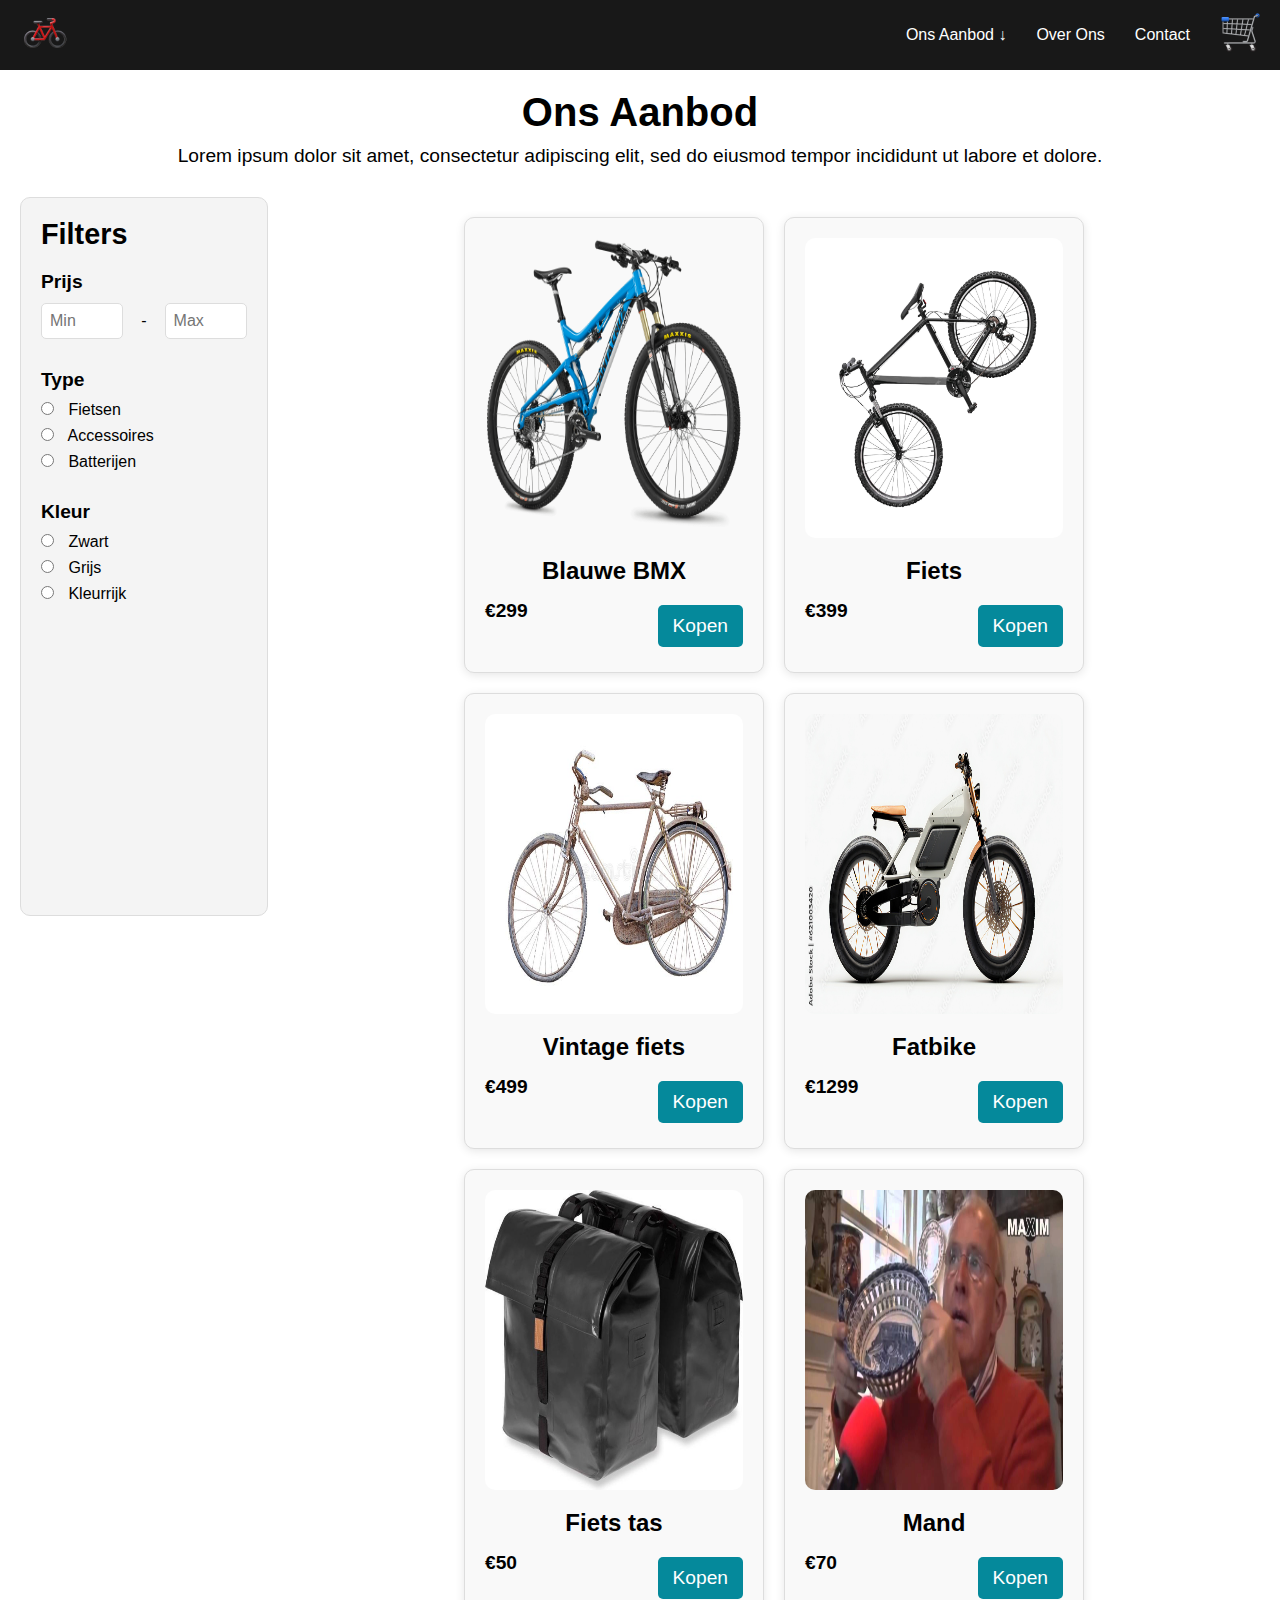
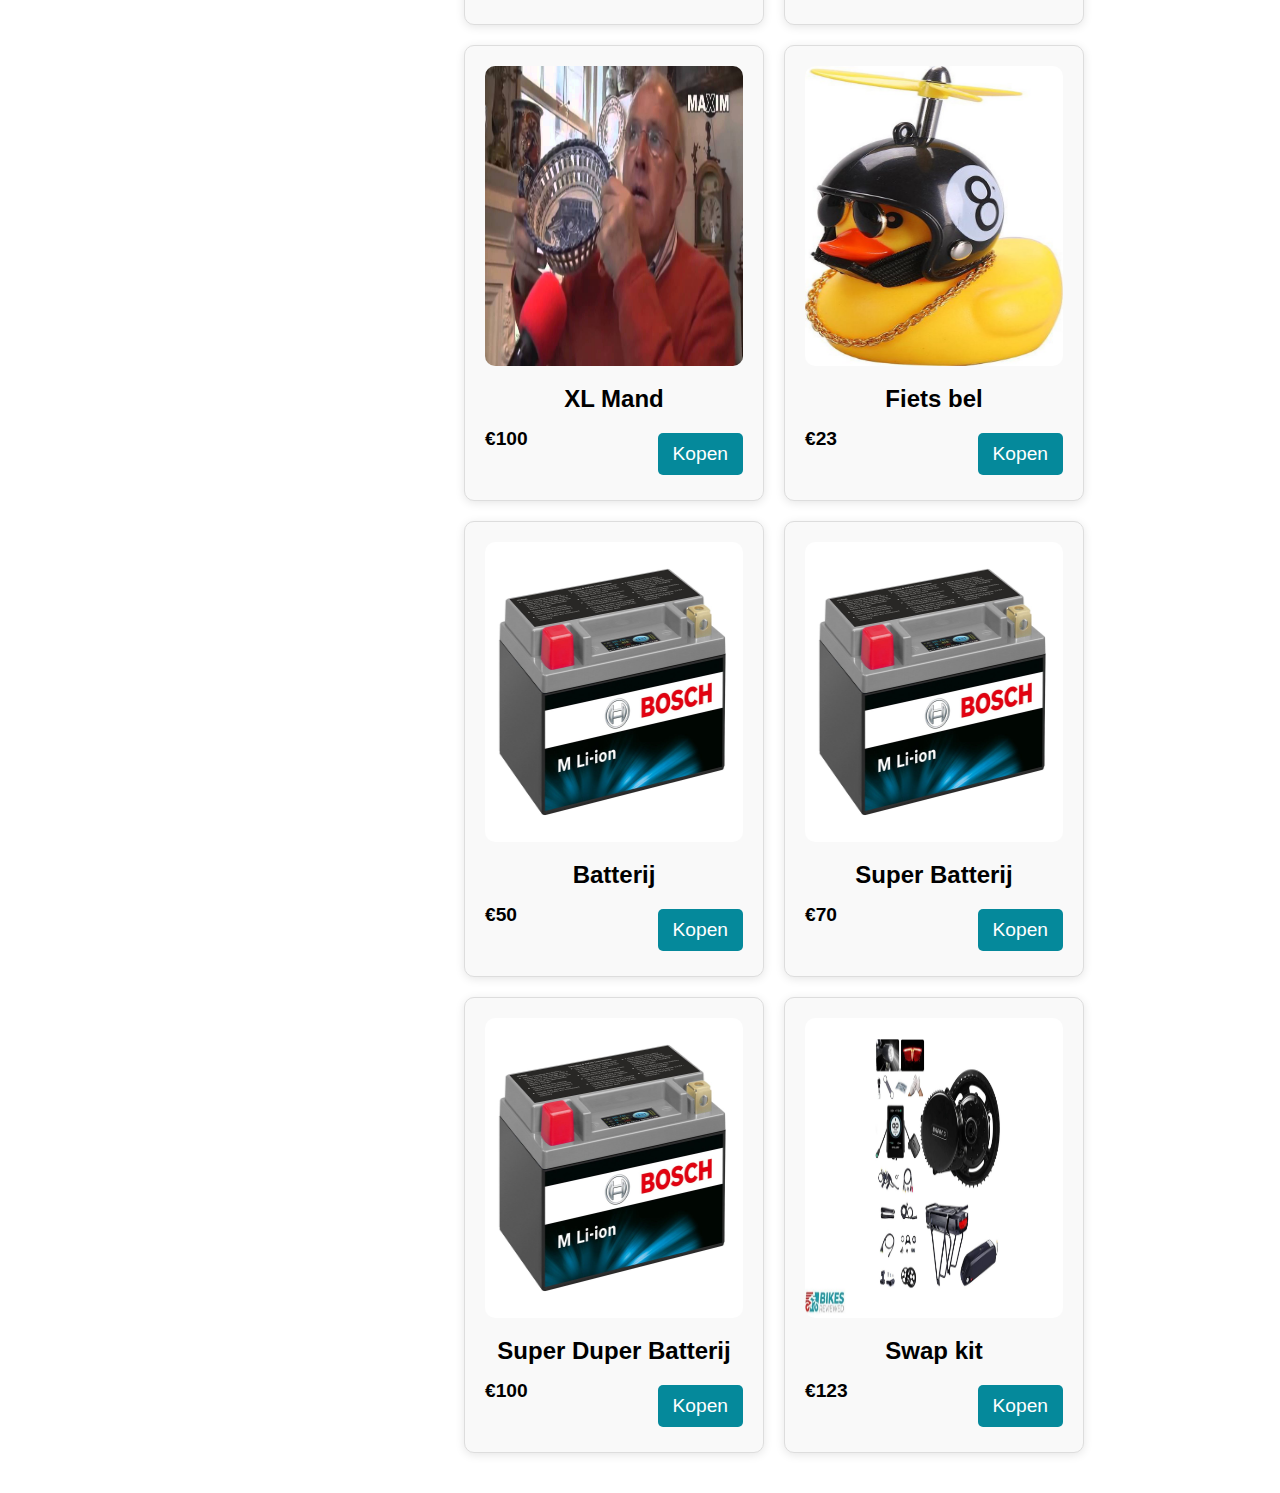
==== aanbod.html @ c7c382c2 "product en aanbod pagina gemaakt, index verbeterd en spelfouten verbeterd in README.md" ====
<!DOCTYPE html>
<html lang="nl">
<head>
    <meta charset="UTF-8">
    <meta name="viewport" content="width=device-width, initial-scale=1.0">
    <title>Piets fiets | Product pagina</title>
    <link rel="stylesheet" href="CSS/styles.css">
    <link rel="stylesheet" href="https://cdnjs.cloudflare.com/ajax/libs/font-awesome/6.0.0-beta2/css/all.min.css" integrity="sha512-YWzhKL2whUzgiheMoBFwW8CKV4qpHQAEuvilg9FAn5VJUDwKZZxkJNuGM4XkWuk94WCrrwslk8yWNGmY1EduTA==" crossorigin="anonymous" referrerpolicy="no-referrer" />
</head>
<body>
    <header>
        <nav>
            <ul class='nav-bar'>
                <li class='logo'><a href='index.html'><img src='IMG/logo.png' alt='logo'/></a></li>
                <input type='checkbox' id='check' />
                <span class="menu">
                    <li class="dropdown">
                        <a href="#" class="dropbtn">Ons Aanbod ↓</a>
                        <div class="dropdown-content">
                            <div class="dropdown-item">
                                <a href="#">Link 1 →</a>
                                <div class="submenu-content">
                                    <a href="#">Link A</a>
                                    <a href="#">Link B</a>
                                    <a href="#">Link C</a>
                                </div>
                            </div>
                            <a href="#">Link 2</a>
                            <a href="#">Link 3</a>
                        </div>
                    </li>
                    <li><a href="aboutus.html">Over Ons</a></li>
                    <li><a href="contact.html">Contact</a></li>
                    <li class="cart"><a href="winkelwagen.html"><img src='IMG/shoppingcart.png' alt='winkelwagen'/></a></li>
                    <label for="check" class="close-menu"><i class="fas fa-times"></i></label>
                </span>
                <label for="check" class="open-menu"><i class="fas fa-bars"></i></label>
            </ul>
        </nav>
    </header>
    <main>
        <h1>Ons Aanbod</h1>
        <p>Lorem ipsum dolor sit amet, consectetur adipiscing elit, sed do eiusmod tempor incididunt ut labore et dolore.</p>
    
        <div class="content">
            <!-- Flex container voor filter en product cards -->
            <div class="flex-container">
                <!-- Filter sectie -->
                <aside class="filter-section">
                    <h2>Filters</h2>
    
                    <!-- Prijs filter -->
                    <div class="filter-item">
                        <h3>Prijs</h3>
                        <div class="price-filter">
                            <input type="number" id="min-price" placeholder="Min" aria-label="Minimum prijs">
                            <span>-</span>
                            <input type="number" id="max-price" placeholder="Max" aria-label="Maximum prijs">
                        </div>
                    </div>
    
                    <!-- Type filter -->
                    <div class="filter-item">
                        <h3>Type</h3>
                        <div class="type-filter">
                            <label>
                                <input type="radio" name="type" value="fietsen">
                                Fietsen
                            </label>
                            <label>
                                <input type="radio" name="type" value="accessoires">
                                Accessoires
                            </label>
                            <label>
                                <input type="radio" name="type" value="batterijen">
                                Batterijen
                            </label>
                        </div>
                    </div>
    
                    <!-- Kleur filter -->
                    <div class="filter-item">
                        <h3>Kleur</h3>
                        <div class="color-filter">
                            <label>
                                <input type="radio" name="kleur" value="zwart">
                                Zwart
                            </label>
                            <label>
                                <input type="radio" name="kleur" value="grijs">
                                Grijs
                            </label>
                            <label>
                                <input type="radio" name="kleur" value="kleurig">
                                Kleurrijk
                            </label>
                        </div>
                    </div>
                </aside>
    
                <!-- Placeholder voor de product cards -->
                <section id="aanbod">
                    <div class="product-cards">
                        <div class="card">
                            <img src="IMG/product1.png" alt="Product 1">
                            <h2>Blauwe BMX</h2>
                            <div class="card-footer">
                                <p class="price">€299</p>
                                <a href="#" class="btn">Kopen</a>
                            </div>
                        </div>
                        <!-- Voeg hier de andere product cards toe -->
                        <div class="card">
                            <img src="IMG/product2.jpg" alt="Product 2">
                            <h2>Fiets</h2>
                            <div class="card-footer">
                                <p class="price">€399</p>
                                <a href="#" class="btn">Kopen</a>
                            </div>
                        </div>
                        <div class="card">
                            <img src="IMG/product3.jpg" alt="Product 3">
                            <h2>Vintage fiets</h2>
                            <div class="card-footer">
                                <p class="price">€499</p>
                                <a href="#" class="btn">Kopen</a>
                            </div>
                        </div>
                        <div class="card">
                            <img src="IMG/product4.jpg" alt="Product 4">
                            <h2>Fatbike</h2>
                            <div class="card-footer">
                                <p class="price">€1299</p>
                                <a href="#" class="btn">Kopen</a>
                            </div>
                        </div>
                        <div class="card">
                            <img src="IMG/fietstas.jpg" alt="Product 5">
                            <h2>Fiets tas</h2>
                            <div class="card-footer">
                                <p class="price">€50</p>
                                <a href="#" class="btn">Kopen</a>
                            </div>
                        </div>
                        <div class="card">
                            <img src="IMG/mand.jpg" alt="Product 6">
                            <h2>Mand</h2>
                            <div class="card-footer">
                                <p class="price">€70</p>
                                <a href="#" class="btn">Kopen</a>
                            </div>
                        </div>
                        <div class="card">
                            <img src="IMG/mand.jpg" alt="Product 7">
                            <h2>XL Mand</h2>
                            <div class="card-footer">
                                <p class="price">€100</p>
                                <a href="#" class="btn">Kopen</a>
                            </div>
                        </div>
                        <div class="card">
                            <img src="IMG/bel.jpg" alt="Product 8">
                            <h2>Fiets bel</h2>
                            <div class="card-footer">
                                <p class="price">€23</p>
                                <a href="#" class="btn">Kopen</a>
                            </div>
                        </div>
                        <div class="card">
                            <img src="IMG/batterij.jpeg" alt="Product 9">
                            <h2>Batterij</h2>
                            <div class="card-footer">
                                <p class="price">€50</p>
                                <a href="#" class="btn">Kopen</a>
                            </div>
                        </div>
                        <div class="card">
                            <img src="IMG/batterij.jpeg" alt="Product 10">
                            <h2>Super Batterij</h2>
                            <div class="card-footer">
                                <p class="price">€70</p>
                                <a href="#" class="btn">Kopen</a>
                            </div>
                        </div>
                        <div class="card">
                            <img src="IMG/batterij.jpeg" alt="Product 11">
                            <h2>Super Duper Batterij</h2>
                            <div class="card-footer">
                                <p class="price">€100</p>
                                <a href="#" class="btn">Kopen</a>
                            </div>
                        </div>
                        <div class="card">
                            <img src="IMG/swapkit.jpg" alt="Product 12">
                            <h2>Swap kit</h2>
                            <div class="card-footer">
                                <p class="price">€123</p>
                                <a href="#" class="btn">Kopen</a>
                            </div>
                        </div>
                    </div>
                </section>
            </div>
        </div>
    </main>
    
    
</body>
</html>
---- CSS/styles.css ----
* {
    box-sizing: border-box;
    margin: 0;
    padding: 0;
}

body {
    font-family: "Poppins", sans-serif;
    --color1: #FFF;
    --color2: #181818;
}


.nav-bar {
    width: 100%;
    height: 70px;
    display: flex;
    justify-content: space-between;
    align-items: center;
    list-style: none;
    position: relative;
    background-color: var(--color2);
    padding: 12px 20px;
}

.logo img {
    height: 50px;
}

.cart img {
    height: 40px;
}

.menu {
    display: flex;
}

.menu li {
    display: flex;
    align-items: center;
    padding-left: 30px;
}

.menu li a {
    display: block;
    text-decoration: none;
    color: var(--color1);
    text-align: center;
    padding: 10px 0;
}

.open-menu, .close-menu {
    position: absolute;
    color: var(--color1);
    cursor: pointer;
    font-size: 1.5rem;
    display: none;
}

.open-menu {
    top: 50%;
    right: 20px;
    transform: translateY(-50%);
}

.close-menu {
    top: 20px;
    right: 20px;
}

#check {
    display: none;
}

@media(max-width: 700px) {
    .menu {
        flex-direction: column;
        align-items: center;
        justify-content: center;
        width: 80%;
        height: 100vh;
        position: fixed;
        top: 0;
        right: -100%;
        z-index: 100;
        background-color: var(--color2);
    }

    .menu li {
        margin-top: 30px;
    }

    .menu li a {
        padding: 10px;
    }

    .open-menu, .close-menu {
        display: block;
    }

    #check:checked ~ .menu {
        right: 0;
    }
}

/* Dropdown styling */
.dropdown {
    position: relative;
}

.dropdown-content {
    display: none;
    position: absolute;
    background-color: #333; /* Maak de achtergrond donkerder */
    min-width: 160px;
    box-shadow: 0px 8px 16px 0px rgba(0, 0, 0, 0.2);
    z-index: 1;
    top: 60px;
    padding: 10px 0; /* Extra padding zodat de gebruiker meer ruimte heeft */
}

.dropdown-content a {
    color: white; /* Maak de tekst wit voor betere zichtbaarheid */
    padding: 12px 16px;
    text-decoration: none;
    display: block;
    text-align: left;
}

.dropdown-content a:hover {
    background-color: #575757; /* Voeg een lichte hover-achtergrond toe */
}

/* Toon het tweede niveau dropdown bij hover */
.dropdown:hover .dropdown-content {
    display: block;
}

/* Submenu (derde niveau) styling */
.dropdown-item {
    position: relative;
}

.dropdown-item:hover .submenu-content {
    display: block;
}

.submenu-content {
    display: none;
    position: absolute;
    left: 100%; /* Plaats submenu rechts van het tweede niveau */
    top: 0;
    min-width: 160px;
    background-color: #333; /* Zelfde achtergrondkleur als het tweede niveau */
    box-shadow: 0px 8px 16px 0px rgba(0, 0, 0, 0.2);
    z-index: 1;
}

.submenu-content a {
    color: white; /* Maak de tekst wit voor de submenu's */
}

.submenu-content a:hover {
    background-color: #575757; /* Voeg ook hier een lichte hover-achtergrond toe */
}

/* Einde navbar css */
/* Cover sectie styling */
.cover {
    position: relative;
    height: 100vh;
}

.cover-img {
    width: 100%;
    height: 100%;
    object-fit: cover;
}

.cover-content {
    position: absolute;
    top: 50%;
    left: 50%;
    transform: translate(-50%, -50%);
    color: white;
    text-align: center;
}

.cover h1 {
    font-size: 4rem;
    margin-bottom: 20px;
}

.btn {
    text-decoration: none;
    background-color: #05899b; /* Knopkleur */
    color: white;
    padding: 15px 15px;
    font-size: 1.2rem;
    border-radius: 5px;
    transition: background-color 0.3s ease;
}

.btn:hover {
    background-color: #076673;
}

/* Ons aanbod gedeelte van index*/

/* Sectie titel styling */
.title {
    text-align: center;
    margin: 10px 0 10px 0;
    font-size: 2.5rem;
}

/* Product cards layout */
.product-cards {
    display: flex;
    justify-content: center;
    gap: 20px;
    padding: 20px;
    flex-wrap: wrap;
}

/* Individuele card styling */
.card {
    background-color: #f9f9f9;
    border: 1px solid #ddd;
    border-radius: 10px;
    padding: 20px;
    width: 300px; /* Breedte van de kaart */
    text-align: center;
    box-shadow: 0 2px 10px rgba(0, 0, 0, 0.1);
}

.card img {
    width: 100%;
    height: 300px;
    border-radius: 10px;
}

.card h2 {
    margin: 15px 0;
    font-size: 1.5rem;
}

/* Footer van de card met prijs en koopknop */
.card-footer {
    display: flex;
    justify-content: space-between;
    align-items: center;
}

.price {
    font-size: 1.2rem;
    font-weight: bold;
}

/* Koop knop styling */
.card-footer .btn {
    background-color: #05899b;
    color: white;
    padding: 10px 15px;
    border-radius: 5px;
    text-decoration: none;
    transition: background-color 0.3s ease;
}

.card-footer .btn:hover {
    background-color: #076673;
}


/* Contact pagina css */

.contact-section {
    margin-top: 20px; /* Zorgt dat de content niet onder de navbar valt */
    display: flex;
    flex-direction: column;
    align-items: center;
    text-align: center;
}

.contact-section h1 {
    font-size: 2.5rem;
    margin-bottom: 10px;
}

.contact-section p {
    max-width: 600px;
    margin: 0 auto;
    font-size: 1.2rem;
    color: #555;
}

/* Contact formulier styling */
/* Contact formulier styling */
.contact-form {
    display: flex;
    flex-direction: column;
    align-items: center; /* Center the form horizontally */
    margin: 20px auto; /* Margin auto ensures form is centered */
    width: 100%;
    max-width: 400px; /* Control the maximum width of the form */
}

.form-group {
    width: 500px;
    margin-bottom: 15px;
}

.form-group label {
    display: block;
    font-size: 1rem;
    margin-bottom: 5px;
    color: #333;
    text-align: left; /* Left-align the label */
}

.form-group input,
.form-group textarea {
    width: 100%; /* Ensure the input and textarea fields take up 100% of the form-group's width */
    padding: 10px;
    border: 1px solid #ccc;
    border-radius: 5px;
    font-size: 1rem;
    box-sizing: border-box; /* Prevent padding from increasing the width */
}

.form-group input:focus,
.form-group textarea:focus {
    border-color: #05899b;
    outline: none;
}

.submit-btn {
    padding: 12px 20px;
    background-color: #05899b;
    color: white;
    border: none;
    border-radius: 5px;
    font-size: 1.2rem;
    cursor: pointer;
    transition: background-color 0.3s ease;
    width: 500px; /* Make the submit button fill the width */
    margin-top: 10px;
}



.submit-btn:hover {
    background-color: #076673;
}

/* Over ons pagina */

.about-us {
    display: flex;
    flex-direction: column;
    align-items: center;
    text-align: center;
    margin: 20px 0;
}

.about-section,
.mission-section,
.what-we-do-section,
.team-section {
    max-width: 800px; /* Zorg ervoor dat de secties niet te breed zijn */
    margin-bottom: 40px; /* Ruimte tussen de secties */
}

.team-image {
    width: 100%;
    height: auto; /* Zorgt ervoor dat de afbeelding proportioneel blijft */
    margin-top: 20px; /* Ruimte boven de afbeelding */
}
/* Product pagina layout */
.product-container {
    display: flex;
    justify-content: space-between;
    align-items: flex-start;
    margin: 30px auto;
    max-width: 1200px;
}

.product-image {
    width: 50%;
    border: 2px solid #ddd; /* Outline rond de afbeelding */
    border-radius: 10px;
}

.product-image img {
    width: 100%;
    height: auto;
}

.product-details {
    width: 45%;
    display: flex;
    flex-direction: column;
    justify-content: space-between;
    padding-left: 20px;
}

.product-info {
    flex-grow: 1; /* Zorgt ervoor dat dit gedeelte groeit en ruimte inneemt */
    margin-bottom: 20px; /* Zorg voor een afstand tussen beschrijving en aankoopsectie */
}

.product-title {
    font-size: 2.5rem;
    color: #333;
    margin-bottom: 10px;
}

.product-description {
    font-size: 1.2rem;
    color: #555;
    margin-bottom: 20px;
}

.product-purchase {
    margin-top: auto; /* Plaatst de prijs en knop helemaal onderaan de kolom */
}

.product-price {
    font-size: 2rem;
    font-weight: bold;
    color: #05899b;
    margin-bottom: 20px;
}

.product-details .btn {
    background-color: #05899b;
    color: white;
    padding: 12px 20px;
    font-size: 1.2rem;
    text-decoration: none;
    border-radius: 5px;
    transition: background-color 0.3s ease;
}
.voorraad {
    color: green;
}

.product-details .btn:hover {
    background-color: #076673;
}

@media (max-width: 900px) {
    .product-container {
        flex-direction: column;
        text-align: center;
    }

    .product-image,
    .product-details {
        width: 100%;
        padding-left: 0;
    }

    .product-purchase {
        align-items: center; /* Zorgt ervoor dat de prijs en knop gecentreerd zijn op kleinere schermen */
    }
}

/* aanbod */
/* Main content styling */
main {
    text-align: center;
    margin: 20px;
}

h1 {
    font-size: 2.5rem;
    margin-bottom: 10px;
}

p {
    font-size: 1.2rem;
    margin-bottom: 30px;
}

/* Content layout */
.content {
    display: flex;
    justify-content: space-between;
    margin-top: 20px;
}

/* Filter sectie aan de linkerkant */
.container {
    display: flex;
    justify-content: space-between;
    gap: 20px; /* Voeg ruimte toe tussen filter en productlijst */
}

.filter-section {
    width: 20%; /* Breedte blijft 20% */
    height: 25%;
    padding: 20px;
    background-color: #f4f4f4;
    border: 1px solid #ddd;
    border-radius: 10px;
    text-align: left;
}


.filter-section h2 {
    font-size: 1.8rem;
    margin-bottom: 20px;
}

.filter-item {
    margin-bottom: 30px;
}

.filter-item h3 {
    font-size: 1.2rem;
    margin-bottom: 10px;
}

/* Zorgt dat prijs filter ook links is uitgelijnd */
.price-filter {
    display: flex;
    align-items: center;
    justify-content: space-between;
}

.price-filter input {
    width: 40%;
    padding: 8px;
    font-size: 1rem;
    border: 1px solid #ddd;
    border-radius: 5px;
}

.price-filter span {
    margin: 0 10px;
}

.type-filter label,
.color-filter label {
    display: block;
    font-size: 1rem;
    margin-bottom: 8px;
    text-align: left; /* Links uitlijnen van type en kleur filters */
}

input[type="radio"] {
    margin-right: 10px;
}

/* Placeholder for product list */
.product-list {
    width: 75%; /* Verlaag breedte om ruimte te geven aan filter */
    display: flex;
    flex-wrap: wrap;
    gap: 20px;
}
.flex-container {
    display: flex; /* Flexbox inschakelen */
    gap: 20px; /* Ruimte tussen de filtersectie en productcards */
}

.filter-section {
    flex: 0 0 20%; /* Stel de breedte in op 20% */
    padding: 20px; /* Voeg padding toe voor ruimte rondom */
}

.product-cards {
    flex: 1; /* Laat de productcards de rest van de ruimte innemen */
    display: flex;
    flex-wrap: wrap;
    gap: 20px; /* Ruimte tussen de kaarten */
}


@media (max-width: 900px) {
    .content {
        flex-direction: column;
        align-items: center;
    }

    .filter-section,
    .product-list {
        width: 100%;
    }

    .product-list {
        margin-top: 20px;
    }
}
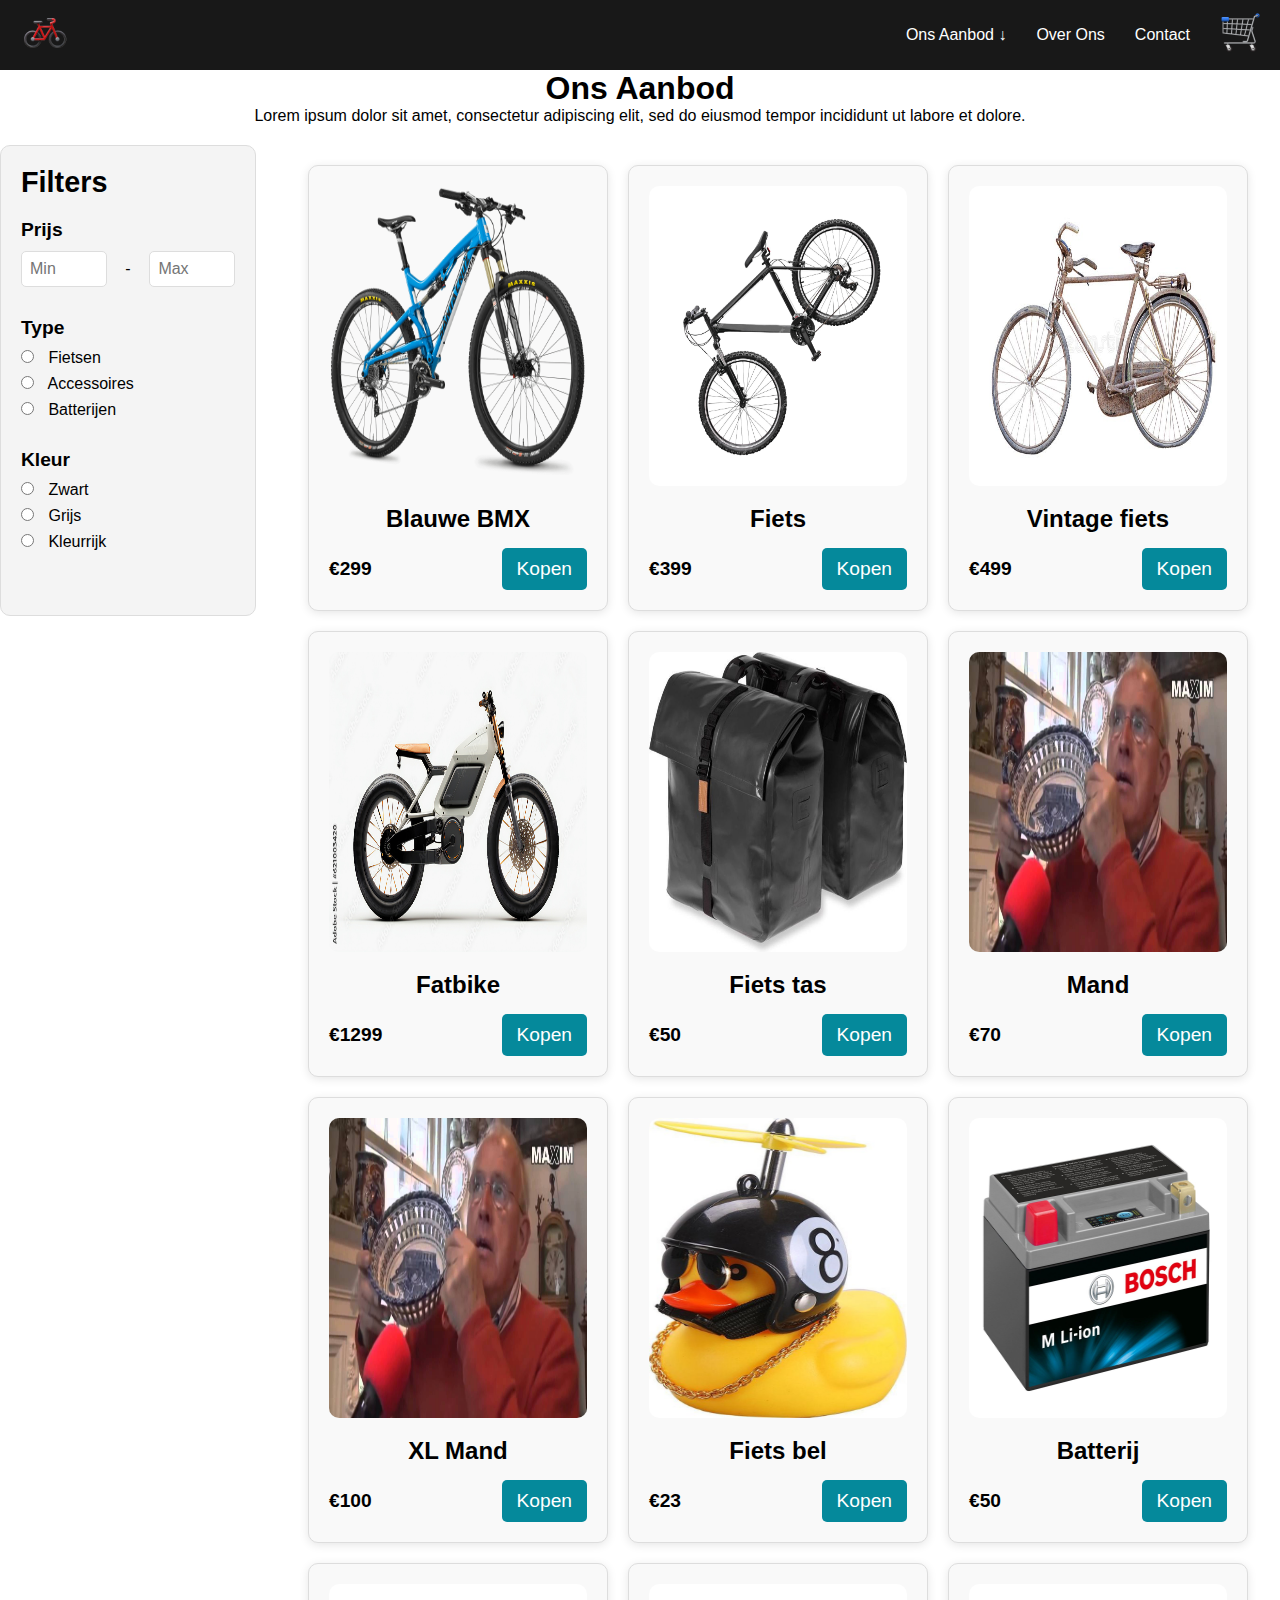
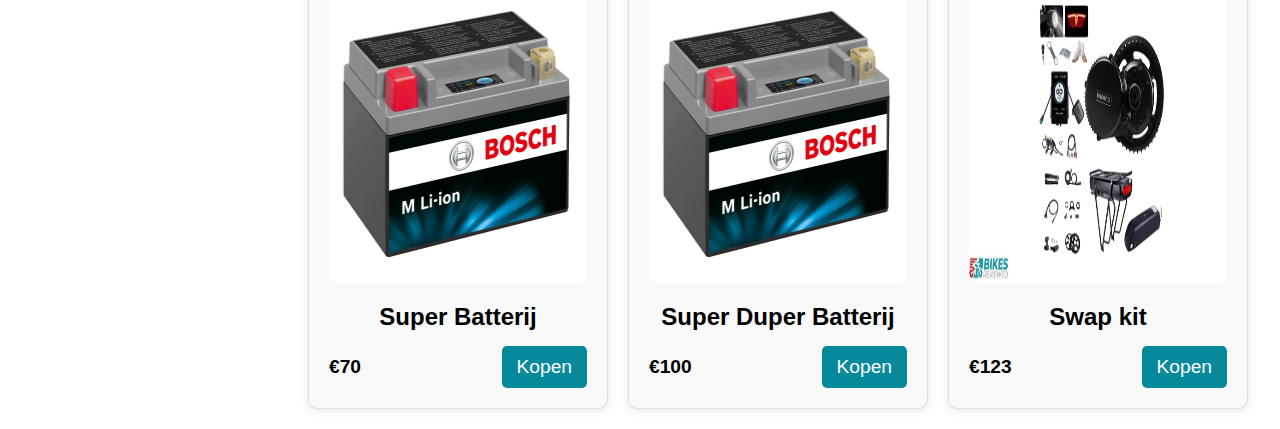
==== commit d0e54762: "small tweaks" ====
--- a/aanbod.html
+++ b/aanbod.html
@@ -15,18 +15,18 @@
                 <input type='checkbox' id='check' />
                 <span class="menu">
                     <li class="dropdown">
-                        <a href="#" class="dropbtn">Ons Aanbod ↓</a>
+                        <a href="aanbod.html" class="dropbtn">Ons Aanbod ↓</a>
                         <div class="dropdown-content">
                             <div class="dropdown-item">
-                                <a href="#">Link 1 →</a>
+                                <a href="#">Fietsen →</a>
                                 <div class="submenu-content">
-                                    <a href="#">Link A</a>
-                                    <a href="#">Link B</a>
-                                    <a href="#">Link C</a>
+                                    <a href="#">Fietsen</a>
+                                    <a href="#">Vintage fietsen</a>
+                                    <a href="#">Elektrische fietsen</a>
                                 </div>
                             </div>
-                            <a href="#">Link 2</a>
-                            <a href="#">Link 3</a>
+                            <a href="#">Accessories</a>
+                            <a href="#">Batterijen</a>
                         </div>
                     </li>
                     <li><a href="aboutus.html">Over Ons</a></li>
@@ -37,10 +37,10 @@
                 <label for="check" class="open-menu"><i class="fas fa-bars"></i></label>
             </ul>
         </nav>
-    </header>
+    </header>   
     <main>
-        <h1>Ons Aanbod</h1>
-        <p>Lorem ipsum dolor sit amet, consectetur adipiscing elit, sed do eiusmod tempor incididunt ut labore et dolore.</p>
+        <h1 class="kop">Ons Aanbod</h1>
+        <p class="kop">Lorem ipsum dolor sit amet, consectetur adipiscing elit, sed do eiusmod tempor incididunt ut labore et dolore.</p>
     
         <div class="content">
             <!-- Flex container voor filter en product cards -->
@@ -203,7 +203,5 @@
             </div>
         </div>
     </main>
-    
-    
 </body>
 </html>
--- a/CSS/styles.css
+++ b/CSS/styles.css
@@ -10,7 +10,7 @@
     --color2: #181818;
 }
 
-
+/* begin navbar styling */
 .nav-bar {
     width: 100%;
     height: 70px;
@@ -468,21 +468,11 @@
 
 /* aanbod */
 /* Main content styling */
-main {
-    text-align: center;
-    margin: 20px;
-}
-
-h1 {
-    font-size: 2.5rem;
-    margin-bottom: 10px;
-}
-
-p {
-    font-size: 1.2rem;
-    margin-bottom: 30px;
-}
-
+
+.kop {
+    text-align: center;
+    align-items: center;
+}
 /* Content layout */
 .content {
     display: flex;
@@ -553,7 +543,6 @@
     margin-right: 10px;
 }
 
-/* Placeholder for product list */
 .product-list {
     width: 75%; /* Verlaag breedte om ruimte te geven aan filter */
     display: flex;
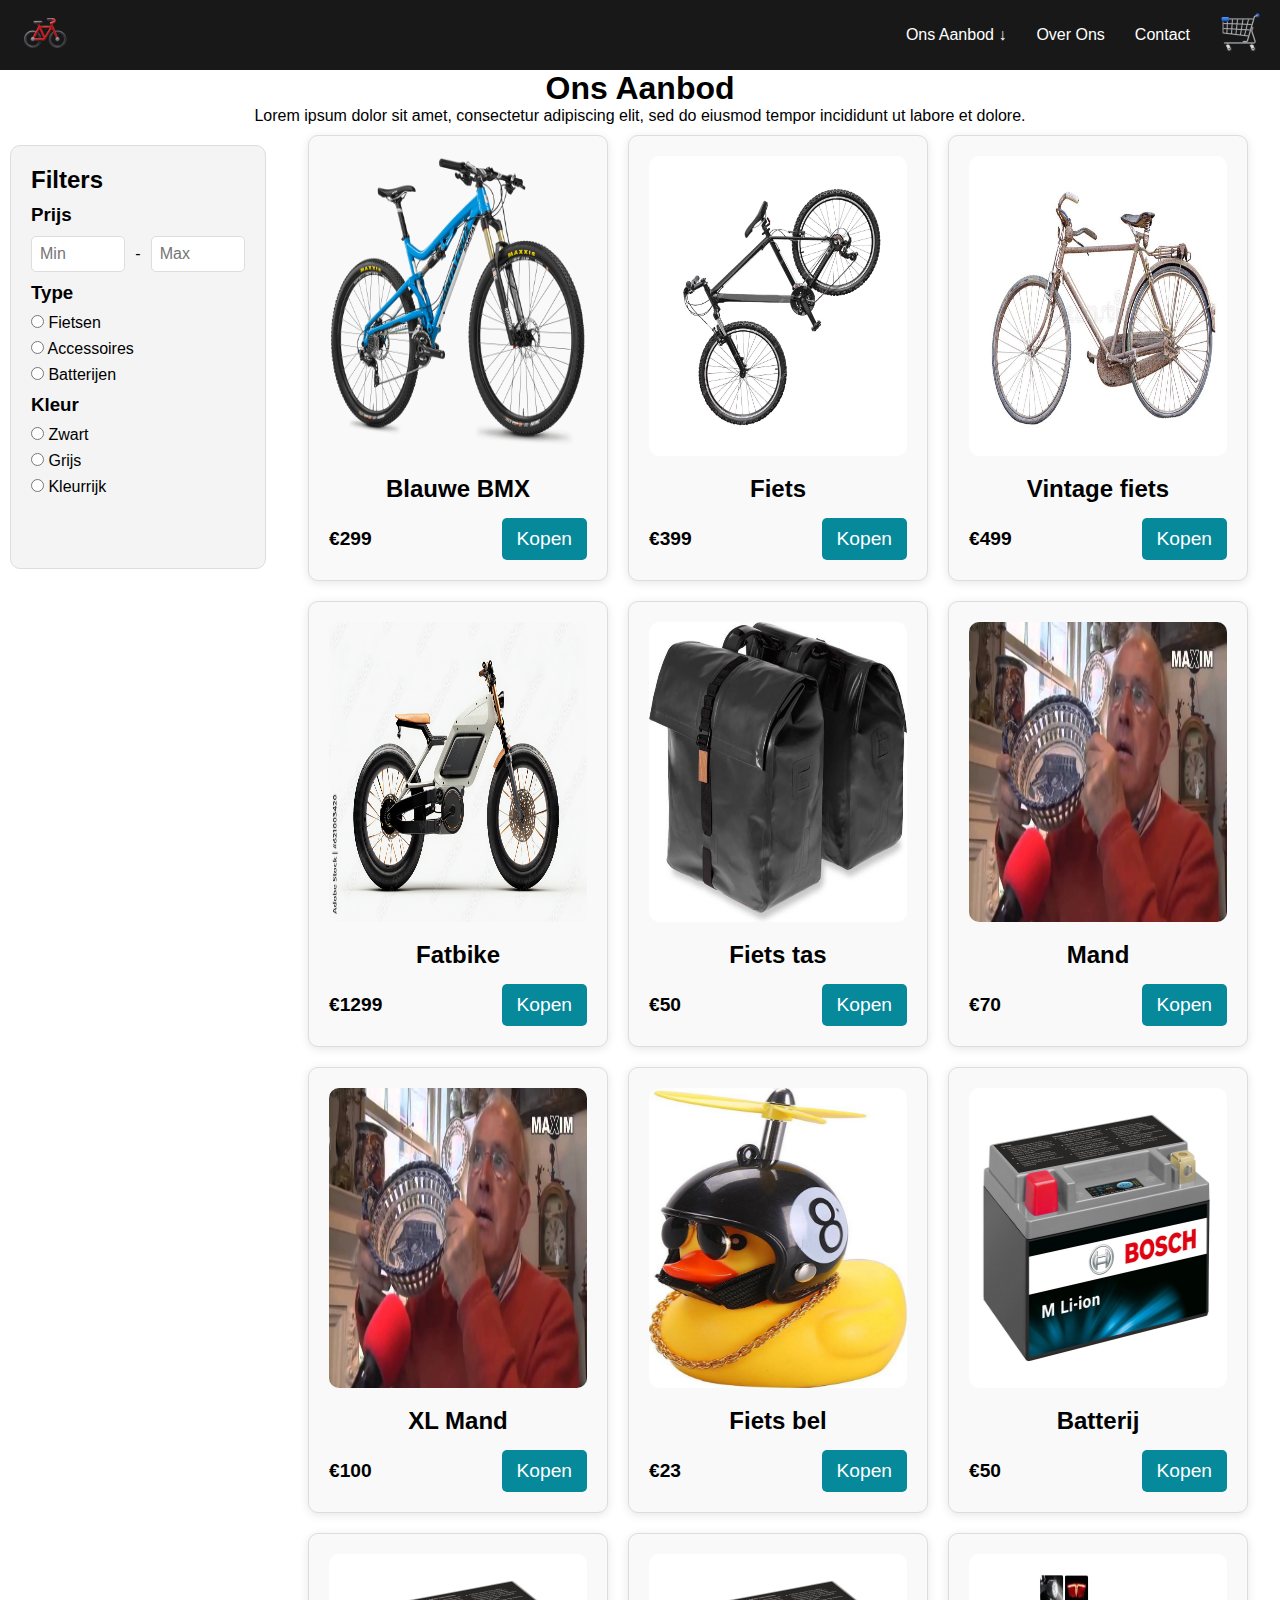
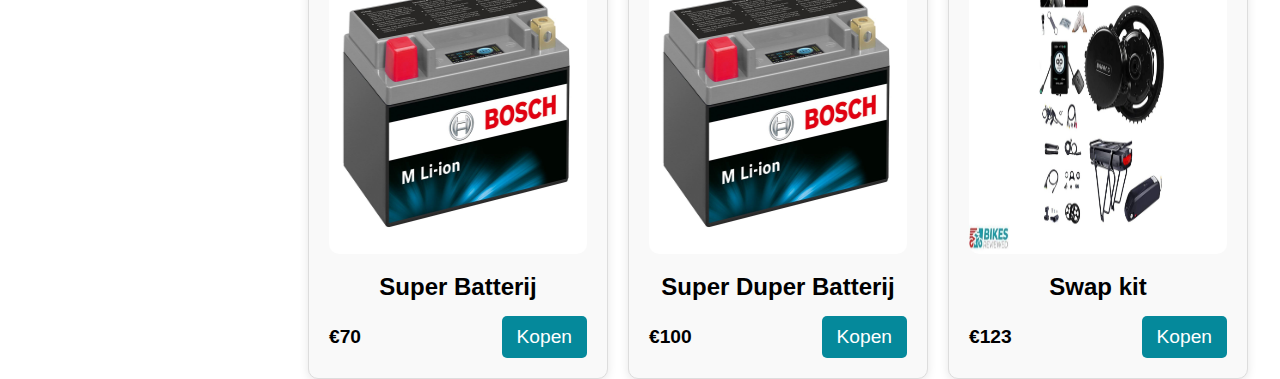
==== commit b2a3b874: "fixed navbar and removed redundancy" ====
--- a/aanbod.html
+++ b/aanbod.html
@@ -97,25 +97,22 @@
                         </div>
                     </div>
                 </aside>
-    
-                <!-- Placeholder voor de product cards -->
-                <section id="aanbod">
+                <section class="aanbod">
                     <div class="product-cards">
                         <div class="card">
                             <img src="IMG/product1.png" alt="Product 1">
                             <h2>Blauwe BMX</h2>
                             <div class="card-footer">
                                 <p class="price">€299</p>
-                                <a href="#" class="btn">Kopen</a>
-                            </div>
-                        </div>
-                        <!-- Voeg hier de andere product cards toe -->
+                                <a href="product.html" class="btn">Kopen</a>
+                            </div>
+                        </div>
                         <div class="card">
                             <img src="IMG/product2.jpg" alt="Product 2">
                             <h2>Fiets</h2>
                             <div class="card-footer">
                                 <p class="price">€399</p>
-                                <a href="#" class="btn">Kopen</a>
+                                <a href="product.html" class="btn">Kopen</a>
                             </div>
                         </div>
                         <div class="card">
@@ -123,7 +120,7 @@
                             <h2>Vintage fiets</h2>
                             <div class="card-footer">
                                 <p class="price">€499</p>
-                                <a href="#" class="btn">Kopen</a>
+                                <a href="product.html" class="btn">Kopen</a>
                             </div>
                         </div>
                         <div class="card">
@@ -131,7 +128,7 @@
                             <h2>Fatbike</h2>
                             <div class="card-footer">
                                 <p class="price">€1299</p>
-                                <a href="#" class="btn">Kopen</a>
+                                <a href="product.html" class="btn">Kopen</a>
                             </div>
                         </div>
                         <div class="card">
@@ -139,7 +136,7 @@
                             <h2>Fiets tas</h2>
                             <div class="card-footer">
                                 <p class="price">€50</p>
-                                <a href="#" class="btn">Kopen</a>
+                                <a href="product.html" class="btn">Kopen</a>
                             </div>
                         </div>
                         <div class="card">
@@ -147,7 +144,7 @@
                             <h2>Mand</h2>
                             <div class="card-footer">
                                 <p class="price">€70</p>
-                                <a href="#" class="btn">Kopen</a>
+                                <a href="product.html" class="btn">Kopen</a>
                             </div>
                         </div>
                         <div class="card">
@@ -155,7 +152,7 @@
                             <h2>XL Mand</h2>
                             <div class="card-footer">
                                 <p class="price">€100</p>
-                                <a href="#" class="btn">Kopen</a>
+                                <a href="product.html" class="btn">Kopen</a>
                             </div>
                         </div>
                         <div class="card">
@@ -163,7 +160,7 @@
                             <h2>Fiets bel</h2>
                             <div class="card-footer">
                                 <p class="price">€23</p>
-                                <a href="#" class="btn">Kopen</a>
+                                <a href="product.html" class="btn">Kopen</a>
                             </div>
                         </div>
                         <div class="card">
@@ -171,7 +168,7 @@
                             <h2>Batterij</h2>
                             <div class="card-footer">
                                 <p class="price">€50</p>
-                                <a href="#" class="btn">Kopen</a>
+                                <a href="product.html" class="btn">Kopen</a>
                             </div>
                         </div>
                         <div class="card">
@@ -179,7 +176,7 @@
                             <h2>Super Batterij</h2>
                             <div class="card-footer">
                                 <p class="price">€70</p>
-                                <a href="#" class="btn">Kopen</a>
+                                <a href="product.html" class="btn">Kopen</a>
                             </div>
                         </div>
                         <div class="card">
@@ -187,7 +184,7 @@
                             <h2>Super Duper Batterij</h2>
                             <div class="card-footer">
                                 <p class="price">€100</p>
-                                <a href="#" class="btn">Kopen</a>
+                                <a href="product.html" class="btn">Kopen</a>
                             </div>
                         </div>
                         <div class="card">
@@ -195,11 +192,12 @@
                             <h2>Swap kit</h2>
                             <div class="card-footer">
                                 <p class="price">€123</p>
-                                <a href="#" class="btn">Kopen</a>
+                                <a href="product.html" class="btn">Kopen</a>
                             </div>
                         </div>
                     </div>
                 </section>
+                
             </div>
         </div>
     </main>
--- a/CSS/styles.css
+++ b/CSS/styles.css
@@ -219,7 +219,6 @@
     display: flex;
     justify-content: center;
     gap: 20px;
-    padding: 20px;
     flex-wrap: wrap;
 }
 
@@ -275,7 +274,7 @@
 /* Contact pagina css */
 
 .contact-section {
-    margin-top: 20px; /* Zorgt dat de content niet onder de navbar valt */
+    margin-top: 10px; /* Zorgt dat de content niet onder de navbar valt */
     display: flex;
     flex-direction: column;
     align-items: center;
@@ -289,20 +288,17 @@
 
 .contact-section p {
     max-width: 600px;
-    margin: 0 auto;
     font-size: 1.2rem;
     color: #555;
 }
 
 /* Contact formulier styling */
-/* Contact formulier styling */
 .contact-form {
     display: flex;
     flex-direction: column;
     align-items: center; /* Center the form horizontally */
-    margin: 20px auto; /* Margin auto ensures form is centered */
-    width: 100%;
-    max-width: 400px; /* Control the maximum width of the form */
+    margin: 20px; 
+    width: 100%;
 }
 
 .form-group {
@@ -312,7 +308,6 @@
 
 .form-group label {
     display: block;
-    font-size: 1rem;
     margin-bottom: 5px;
     color: #333;
     text-align: left; /* Left-align the label */
@@ -345,6 +340,7 @@
     transition: background-color 0.3s ease;
     width: 500px; /* Make the submit button fill the width */
     margin-top: 10px;
+    margin-bottom: 10px;
 }
 
 
@@ -441,7 +437,7 @@
     border-radius: 5px;
     transition: background-color 0.3s ease;
 }
-.voorraad {
+.stock-status {
     color: green;
 }
 
@@ -471,44 +467,34 @@
 
 .kop {
     text-align: center;
-    align-items: center;
 }
 /* Content layout */
 .content {
     display: flex;
     justify-content: space-between;
-    margin-top: 20px;
+    margin-top: 10px;
 }
 
 /* Filter sectie aan de linkerkant */
-.container {
-    display: flex;
-    justify-content: space-between;
-    gap: 20px; /* Voeg ruimte toe tussen filter en productlijst */
-}
-
 .filter-section {
-    width: 20%; /* Breedte blijft 20% */
-    height: 25%;
+    height: 23%;
     padding: 20px;
+    margin: 10px;
     background-color: #f4f4f4;
     border: 1px solid #ddd;
     border-radius: 10px;
     text-align: left;
-}
-
-
+    flex: 0 0 20%; /* Stel de breedte in op 20% */
+}
 .filter-section h2 {
-    font-size: 1.8rem;
-    margin-bottom: 20px;
+    margin-bottom: 10px;
 }
 
 .filter-item {
-    margin-bottom: 30px;
+    margin-bottom: 10px;
 }
 
 .filter-item h3 {
-    font-size: 1.2rem;
     margin-bottom: 10px;
 }
 
@@ -520,7 +506,7 @@
 }
 
 .price-filter input {
-    width: 40%;
+    width: 100%;
     padding: 8px;
     font-size: 1rem;
     border: 1px solid #ddd;
@@ -534,36 +520,12 @@
 .type-filter label,
 .color-filter label {
     display: block;
-    font-size: 1rem;
     margin-bottom: 8px;
     text-align: left; /* Links uitlijnen van type en kleur filters */
 }
 
-input[type="radio"] {
-    margin-right: 10px;
-}
-
-.product-list {
-    width: 75%; /* Verlaag breedte om ruimte te geven aan filter */
-    display: flex;
-    flex-wrap: wrap;
-    gap: 20px;
-}
 .flex-container {
     display: flex; /* Flexbox inschakelen */
-    gap: 20px; /* Ruimte tussen de filtersectie en productcards */
-}
-
-.filter-section {
-    flex: 0 0 20%; /* Stel de breedte in op 20% */
-    padding: 20px; /* Voeg padding toe voor ruimte rondom */
-}
-
-.product-cards {
-    flex: 1; /* Laat de productcards de rest van de ruimte innemen */
-    display: flex;
-    flex-wrap: wrap;
-    gap: 20px; /* Ruimte tussen de kaarten */
 }
 
 
@@ -581,5 +543,8 @@
     .product-list {
         margin-top: 20px;
     }
-}
-
+    .flex-container {
+        display: block;
+    }
+}
+
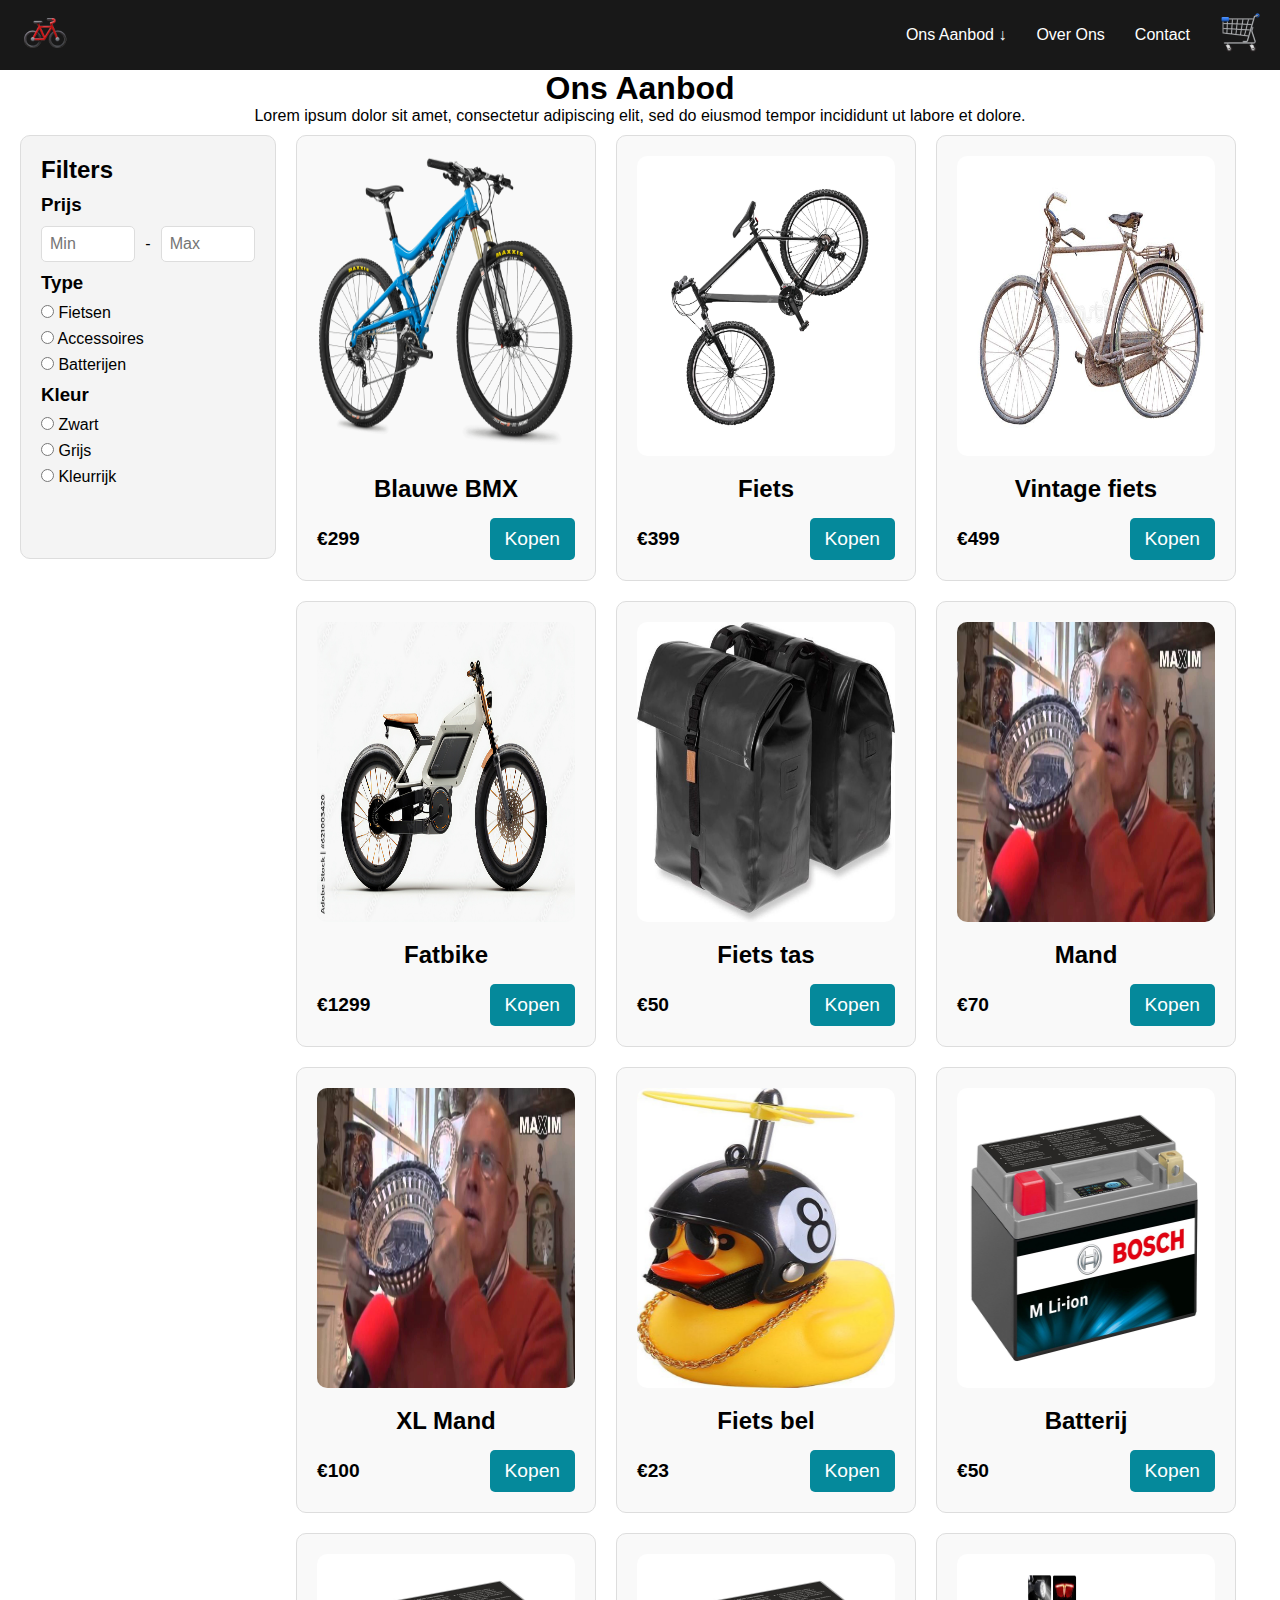
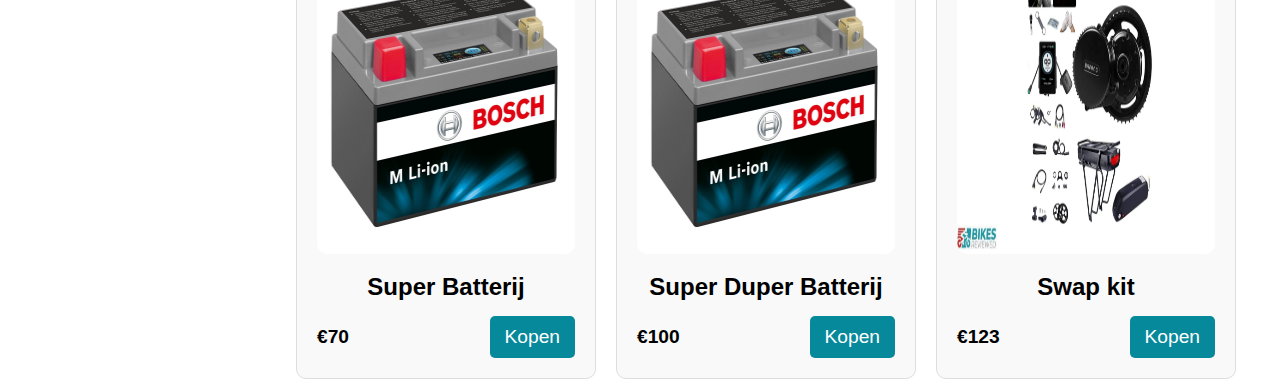
==== commit ca3d9f2f: "Laatste aanpassingen gemaakt" ====
--- a/aanbod.html
+++ b/aanbod.html
@@ -3,7 +3,7 @@
 <head>
     <meta charset="UTF-8">
     <meta name="viewport" content="width=device-width, initial-scale=1.0">
-    <title>Piets fiets | Product pagina</title>
+    <title>Piets fiets | Grootste assortiment van heel Nederland!</title>
     <link rel="stylesheet" href="CSS/styles.css">
     <link rel="stylesheet" href="https://cdnjs.cloudflare.com/ajax/libs/font-awesome/6.0.0-beta2/css/all.min.css" integrity="sha512-YWzhKL2whUzgiheMoBFwW8CKV4qpHQAEuvilg9FAn5VJUDwKZZxkJNuGM4XkWuk94WCrrwslk8yWNGmY1EduTA==" crossorigin="anonymous" referrerpolicy="no-referrer" />
 </head>
@@ -29,7 +29,7 @@
                             <a href="#">Batterijen</a>
                         </div>
                     </li>
-                    <li><a href="aboutus.html">Over Ons</a></li>
+                    <li><a href="over-ons.html">Over Ons</a></li>
                     <li><a href="contact.html">Contact</a></li>
                     <li class="cart"><a href="winkelwagen.html"><img src='IMG/shoppingcart.png' alt='winkelwagen'/></a></li>
                     <label for="check" class="close-menu"><i class="fas fa-times"></i></label>
@@ -42,7 +42,7 @@
         <h1 class="kop">Ons Aanbod</h1>
         <p class="kop">Lorem ipsum dolor sit amet, consectetur adipiscing elit, sed do eiusmod tempor incididunt ut labore et dolore.</p>
     
-        <div class="content">
+        <section class="content">
             <!-- Flex container voor filter en product cards -->
             <div class="flex-container">
                 <!-- Filter sectie -->
@@ -97,6 +97,8 @@
                         </div>
                     </div>
                 </aside>
+
+                <!--Product cards gedeelte-->
                 <section class="aanbod">
                     <div class="product-cards">
                         <div class="card">
@@ -199,7 +201,7 @@
                 </section>
                 
             </div>
-        </div>
+        </section>
     </main>
 </body>
 </html>
--- a/CSS/styles.css
+++ b/CSS/styles.css
@@ -5,7 +5,7 @@
 }
 
 body {
-    font-family: "Poppins", sans-serif;
+    font-family: sans-serif;
     --color1: #FFF;
     --color2: #181818;
 }
@@ -46,7 +46,7 @@
     text-decoration: none;
     color: var(--color1);
     text-align: center;
-    padding: 10px 0;
+    padding: 20px 0;
 }
 
 .open-menu, .close-menu {
@@ -72,6 +72,61 @@
     display: none;
 }
 
+
+
+/* Dropdown gedeelte */
+.dropdown {
+    position: relative;
+}
+
+.dropdown-content {
+    display: none;
+    position: absolute;
+    background-color: #333; 
+    min-width: 160px;
+    z-index: 1;
+    top: 60px;
+    padding: 10px 0; 
+}
+
+.dropdown-content a {
+    color: white; 
+    padding: 12px 16px;
+    text-decoration: none;
+    display: block;
+    text-align: left;
+}
+
+/* lichte hover achtergrond bij knopjes */
+.dropdown-content a:hover {
+    background-color: #575757; 
+}
+
+/* Toon het tweede niveau dropdown bij hover */
+.dropdown:hover .dropdown-content {
+    display: block;
+}
+
+/* Submenu (derde niveau) styling */
+.dropdown-item {
+    position: relative;
+}
+
+.dropdown-item:hover .submenu-content {
+    display: block;
+}
+
+.submenu-content {
+    display: none;
+    position: absolute;
+    left: 100%; /* Plaats submenu !rechts! van het tweede niveau */
+    top: 0;
+    min-width: 160px;
+    background-color: #333; 
+    z-index: 1;
+}
+
+/* Media query voor burger menu */
 @media(max-width: 700px) {
     .menu {
         flex-direction: column;
@@ -84,91 +139,30 @@
         right: -100%;
         z-index: 100;
         background-color: var(--color2);
+        transition: right 0.3s ease;
     }
 
     .menu li {
         margin-top: 30px;
     }
 
-    .menu li a {
-        padding: 10px;
-    }
-
     .open-menu, .close-menu {
         display: block;
     }
-
+    /* Dit is de logica, dus wanneer de checkbox gechecked is wordt de menu zichtbaar */
     #check:checked ~ .menu {
         right: 0;
     }
-}
-
-/* Dropdown styling */
-.dropdown {
-    position: relative;
-}
-
-.dropdown-content {
-    display: none;
-    position: absolute;
-    background-color: #333; /* Maak de achtergrond donkerder */
-    min-width: 160px;
-    box-shadow: 0px 8px 16px 0px rgba(0, 0, 0, 0.2);
-    z-index: 1;
-    top: 60px;
-    padding: 10px 0; /* Extra padding zodat de gebruiker meer ruimte heeft */
-}
-
-.dropdown-content a {
-    color: white; /* Maak de tekst wit voor betere zichtbaarheid */
-    padding: 12px 16px;
-    text-decoration: none;
-    display: block;
-    text-align: left;
-}
-
-.dropdown-content a:hover {
-    background-color: #575757; /* Voeg een lichte hover-achtergrond toe */
-}
-
-/* Toon het tweede niveau dropdown bij hover */
-.dropdown:hover .dropdown-content {
-    display: block;
-}
-
-/* Submenu (derde niveau) styling */
-.dropdown-item {
-    position: relative;
-}
-
-.dropdown-item:hover .submenu-content {
-    display: block;
-}
-
-.submenu-content {
-    display: none;
-    position: absolute;
-    left: 100%; /* Plaats submenu rechts van het tweede niveau */
-    top: 0;
-    min-width: 160px;
-    background-color: #333; /* Zelfde achtergrondkleur als het tweede niveau */
-    box-shadow: 0px 8px 16px 0px rgba(0, 0, 0, 0.2);
-    z-index: 1;
-}
-
-.submenu-content a {
-    color: white; /* Maak de tekst wit voor de submenu's */
-}
-
-.submenu-content a:hover {
-    background-color: #575757; /* Voeg ook hier een lichte hover-achtergrond toe */
+    .submenu-content {
+        left: -100%;
+    }
 }
 
 /* Einde navbar css */
+
 /* Cover sectie styling */
 .cover {
     position: relative;
-    height: 100vh;
 }
 
 .cover-img {
@@ -187,7 +181,7 @@
 }
 
 .cover h1 {
-    font-size: 4rem;
+    font-size: 3em;
     margin-bottom: 20px;
 }
 
@@ -198,7 +192,7 @@
     padding: 15px 15px;
     font-size: 1.2rem;
     border-radius: 5px;
-    transition: background-color 0.3s ease;
+    transition: background-color 0.5s ease; /* rustig kleur veranderen */
 }
 
 .btn:hover {
@@ -210,12 +204,11 @@
 /* Sectie titel styling */
 .title {
     text-align: center;
-    margin: 10px 0 10px 0;
-    font-size: 2.5rem;
-}
-
-/* Product cards layout */
-.product-cards {
+    margin: 10px 0;
+    font-size: 2.5em;
+}
+
+.index-product-cards {
     display: flex;
     justify-content: center;
     gap: 20px;
@@ -230,7 +223,6 @@
     padding: 20px;
     width: 300px; /* Breedte van de kaart */
     text-align: center;
-    box-shadow: 0 2px 10px rgba(0, 0, 0, 0.1);
 }
 
 .card img {
@@ -241,7 +233,7 @@
 
 .card h2 {
     margin: 15px 0;
-    font-size: 1.5rem;
+    font-size: 1.5em;
 }
 
 /* Footer van de card met prijs en koopknop */
@@ -252,11 +244,11 @@
 }
 
 .price {
-    font-size: 1.2rem;
+    font-size: 1.2em;
     font-weight: bold;
 }
 
-/* Koop knop styling */
+/* Koop knop styling bij cards */
 .card-footer .btn {
     background-color: #05899b;
     color: white;
@@ -273,64 +265,52 @@
 
 /* Contact pagina css */
 
-.contact-section {
-    margin-top: 10px; /* Zorgt dat de content niet onder de navbar valt */
+/* Contact Form Page Layout */
+.contact-page {
+    display: flex;
+    justify-content: center;
+    align-items: center;
+    padding: 20px;
+}
+
+.contact-container {
+    display: flex;
+    justify-content: space-between;
+    align-items: flex-start;
+    max-width: 1200px;
+    width: 100%;
+    gap: 20px;
+}
+
+.form-column, .text-column {
+    width: 50%;
+}
+
+/* Contact Form gedeelte */
+.contact-form {
     display: flex;
     flex-direction: column;
-    align-items: center;
-    text-align: center;
-}
-
-.contact-section h1 {
-    font-size: 2.5rem;
-    margin-bottom: 10px;
-}
-
-.contact-section p {
-    max-width: 600px;
-    font-size: 1.2rem;
-    color: #555;
-}
-
-/* Contact formulier styling */
-.contact-form {
-    display: flex;
-    flex-direction: column;
-    align-items: center; /* Center the form horizontally */
-    margin: 20px; 
-    width: 100%;
 }
 
 .form-group {
-    width: 500px;
     margin-bottom: 15px;
 }
 
 .form-group label {
+    margin-bottom: 5px;
     display: block;
-    margin-bottom: 5px;
-    color: #333;
-    text-align: left; /* Left-align the label */
-}
-
-.form-group input,
+}
+
+.form-group input, 
 .form-group textarea {
-    width: 100%; /* Ensure the input and textarea fields take up 100% of the form-group's width */
+    width: 100%;
     padding: 10px;
     border: 1px solid #ccc;
     border-radius: 5px;
-    font-size: 1rem;
-    box-sizing: border-box; /* Prevent padding from increasing the width */
-}
-
-.form-group input:focus,
-.form-group textarea:focus {
-    border-color: #05899b;
-    outline: none;
 }
 
 .submit-btn {
-    padding: 12px 20px;
+    padding: 12px;
     background-color: #05899b;
     color: white;
     border: none;
@@ -338,16 +318,29 @@
     font-size: 1.2rem;
     cursor: pointer;
     transition: background-color 0.3s ease;
-    width: 500px; /* Make the submit button fill the width */
-    margin-top: 10px;
-    margin-bottom: 10px;
-}
-
-
+}
 
 .submit-btn:hover {
     background-color: #076673;
 }
+
+/* Media Query die de order verandert, dus eerst contact informatie, daarna form*/
+@media (max-width: 900px) {
+    .contact-container {
+        flex-direction: column-reverse;
+        align-items: center;
+    }
+
+    .form-column, .text-column {
+        width: 100%;
+    }
+
+    .text-column {
+        text-align: center;
+        margin-bottom: 20px;
+    }
+}
+
 
 /* Over ons pagina */
 
@@ -363,7 +356,7 @@
 .mission-section,
 .what-we-do-section,
 .team-section {
-    max-width: 800px; /* Zorg ervoor dat de secties niet te breed zijn */
+    max-width: 800px; /* Zorgt ervoor dat de secties niet te breed zijn */
     margin-bottom: 40px; /* Ruimte tussen de secties */
 }
 
@@ -406,7 +399,7 @@
 }
 
 .product-title {
-    font-size: 2.5rem;
+    font-size: 2.5em;
     color: #333;
     margin-bottom: 10px;
 }
@@ -422,7 +415,7 @@
 }
 
 .product-price {
-    font-size: 2rem;
+    font-size: 2em;
     font-weight: bold;
     color: #05899b;
     margin-bottom: 20px;
@@ -435,7 +428,7 @@
     font-size: 1.2rem;
     text-decoration: none;
     border-radius: 5px;
-    transition: background-color 0.3s ease;
+    transition: background-color 0.5s ease;
 }
 .stock-status {
     color: green;
@@ -445,6 +438,7 @@
     background-color: #076673;
 }
 
+/* Foto bovenaan */
 @media (max-width: 900px) {
     .product-container {
         flex-direction: column;
@@ -458,7 +452,7 @@
     }
 
     .product-purchase {
-        align-items: center; /* Zorgt ervoor dat de prijs en knop gecentreerd zijn op kleinere schermen */
+        align-items: center; /* Center prijs en koop knop */
     }
 }
 
@@ -469,6 +463,11 @@
     text-align: center;
 }
 /* Content layout */
+
+.flex-container {
+    display: flex; 
+}
+
 .content {
     display: flex;
     justify-content: space-between;
@@ -479,7 +478,7 @@
 .filter-section {
     height: 23%;
     padding: 20px;
-    margin: 10px;
+    margin: 0 20px; /* hoeveel spatie tussen filter sectie en product kaarten */
     background-color: #f4f4f4;
     border: 1px solid #ddd;
     border-radius: 10px;
@@ -498,7 +497,7 @@
     margin-bottom: 10px;
 }
 
-/* Zorgt dat prijs filter ook links is uitgelijnd */
+/* prijs filter input naast elkaar */
 .price-filter {
     display: flex;
     align-items: center;
@@ -508,7 +507,7 @@
 .price-filter input {
     width: 100%;
     padding: 8px;
-    font-size: 1rem;
+    font-size: 1em;
     border: 1px solid #ddd;
     border-radius: 5px;
 }
@@ -521,15 +520,22 @@
 .color-filter label {
     display: block;
     margin-bottom: 8px;
-    text-align: left; /* Links uitlijnen van type en kleur filters */
-}
-
-.flex-container {
-    display: flex; /* Flexbox inschakelen */
-}
-
-
+    text-align: left; 
+}
+
+/* Product cards layout */
+.product-cards {
+    display: flex;
+    justify-content: flex-start;
+    gap: 20px;
+    flex-wrap: wrap;
+}
+
+/* filter boven, product cards onder */
 @media (max-width: 900px) {
+    .product-cards {
+        justify-content: center;
+    }
     .content {
         flex-direction: column;
         align-items: center;
@@ -538,9 +544,10 @@
     .filter-section,
     .product-list {
         width: 100%;
-    }
-
-    .product-list {
+        margin: 0;
+    }
+
+    .aanbod {
         margin-top: 20px;
     }
     .flex-container {
@@ -548,3 +555,12 @@
     }
 }
 
+/* winkelwagen */
+
+.wip {
+    display: flex;
+    justify-content: center;
+    align-items: center;
+    text-align: center;
+}
+
